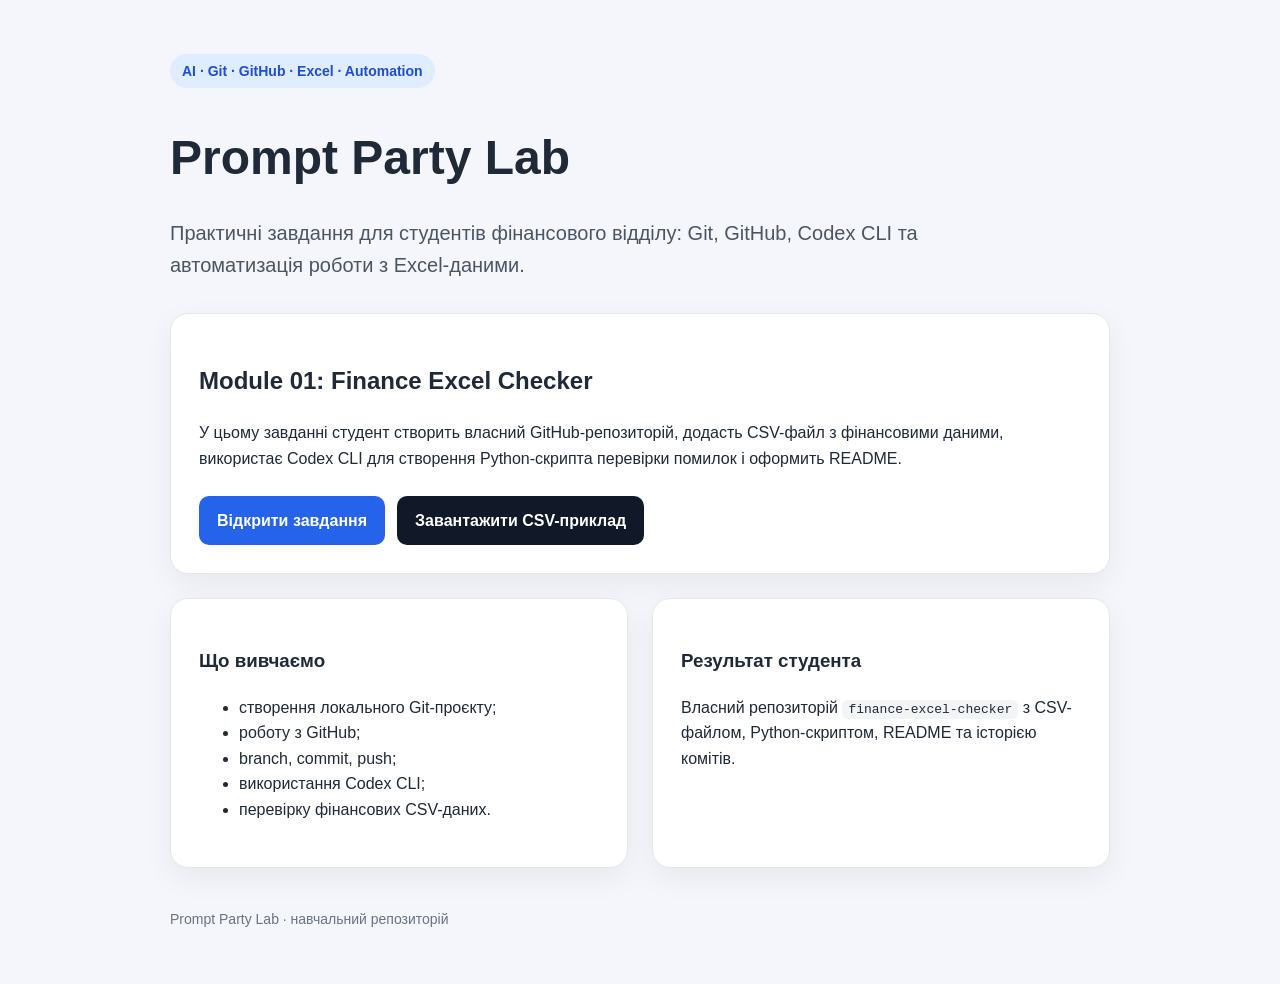
==== docs/index.html @ 82c0bca3 "Add finance Excel checker training page" ====
<!DOCTYPE html>
<html lang="uk">
<head>
  <meta charset="UTF-8" />
  <meta name="viewport" content="width=device-width, initial-scale=1.0" />
  <title>Prompt Party Lab</title>
  <link rel="stylesheet" href="style.css" />
</head>
<body>
  <main class="container">
    <header class="hero">
      <p class="badge">AI · Git · GitHub · Excel · Automation</p>
      <h1>Prompt Party Lab</h1>
      <p class="subtitle">
        Практичні завдання для студентів фінансового відділу:
        Git, GitHub, Codex CLI та автоматизація роботи з Excel-даними.
      </p>
    </header>

    <section class="card">
      <h2>Module 01: Finance Excel Checker</h2>
      <p>
        У цьому завданні студент створить власний GitHub-репозиторій,
        додасть CSV-файл з фінансовими даними, використає Codex CLI
        для створення Python-скрипта перевірки помилок і оформить README.
      </p>

      <div class="actions">
        <a class="button" href="tasks/finance-excel-checker.html">Відкрити завдання</a>
        <a class="button secondary" href="examples/payments.csv">Завантажити CSV-приклад</a>
      </div>
    </section>

    <section class="grid">
      <div class="mini-card">
        <h3>Що вивчаємо</h3>
        <ul>
          <li>створення локального Git-проєкту;</li>
          <li>роботу з GitHub;</li>
          <li>branch, commit, push;</li>
          <li>використання Codex CLI;</li>
          <li>перевірку фінансових CSV-даних.</li>
        </ul>
      </div>

      <div class="mini-card">
        <h3>Результат студента</h3>
        <p>
          Власний репозиторій <code>finance-excel-checker</code>
          з CSV-файлом, Python-скриптом, README та історією комітів.
        </p>
      </div>
    </section>

    <footer>
      <p>Prompt Party Lab · навчальний репозиторій</p>
    </footer>
  </main>
</body>
</html>
---- docs/style.css ----
* {
  box-sizing: border-box;
}

body {
  margin: 0;
  font-family: -apple-system, BlinkMacSystemFont, "Segoe UI", sans-serif;
  background: #f4f6fb;
  color: #1f2937;
  line-height: 1.6;
}

.container {
  max-width: 980px;
  margin: 0 auto;
  padding: 40px 20px;
}

.hero {
  margin-bottom: 32px;
}

.badge {
  display: inline-block;
  padding: 6px 12px;
  background: #e0ecff;
  color: #1d4ed8;
  border-radius: 999px;
  font-size: 14px;
  font-weight: 600;
}

h1 {
  font-size: 48px;
  margin: 18px 0 12px;
}

.subtitle {
  font-size: 20px;
  color: #4b5563;
  max-width: 760px;
}

.card,
.mini-card {
  background: white;
  border: 1px solid #e5e7eb;
  border-radius: 18px;
  padding: 28px;
  box-shadow: 0 10px 30px rgba(15, 23, 42, 0.06);
}

.card {
  margin-bottom: 24px;
}

.grid {
  display: grid;
  grid-template-columns: 1fr 1fr;
  gap: 24px;
}

.actions {
  display: flex;
  gap: 12px;
  flex-wrap: wrap;
  margin-top: 24px;
}

.button {
  display: inline-block;
  padding: 12px 18px;
  background: #2563eb;
  color: white;
  text-decoration: none;
  border-radius: 10px;
  font-weight: 700;
}

.button.secondary {
  background: #111827;
}

code {
  background: #f3f4f6;
  padding: 2px 6px;
  border-radius: 6px;
}

footer {
  margin-top: 40px;
  color: #6b7280;
  font-size: 14px;
}

@media (max-width: 720px) {
  h1 {
    font-size: 36px;
  }

  .grid {
    grid-template-columns: 1fr;
  }
}
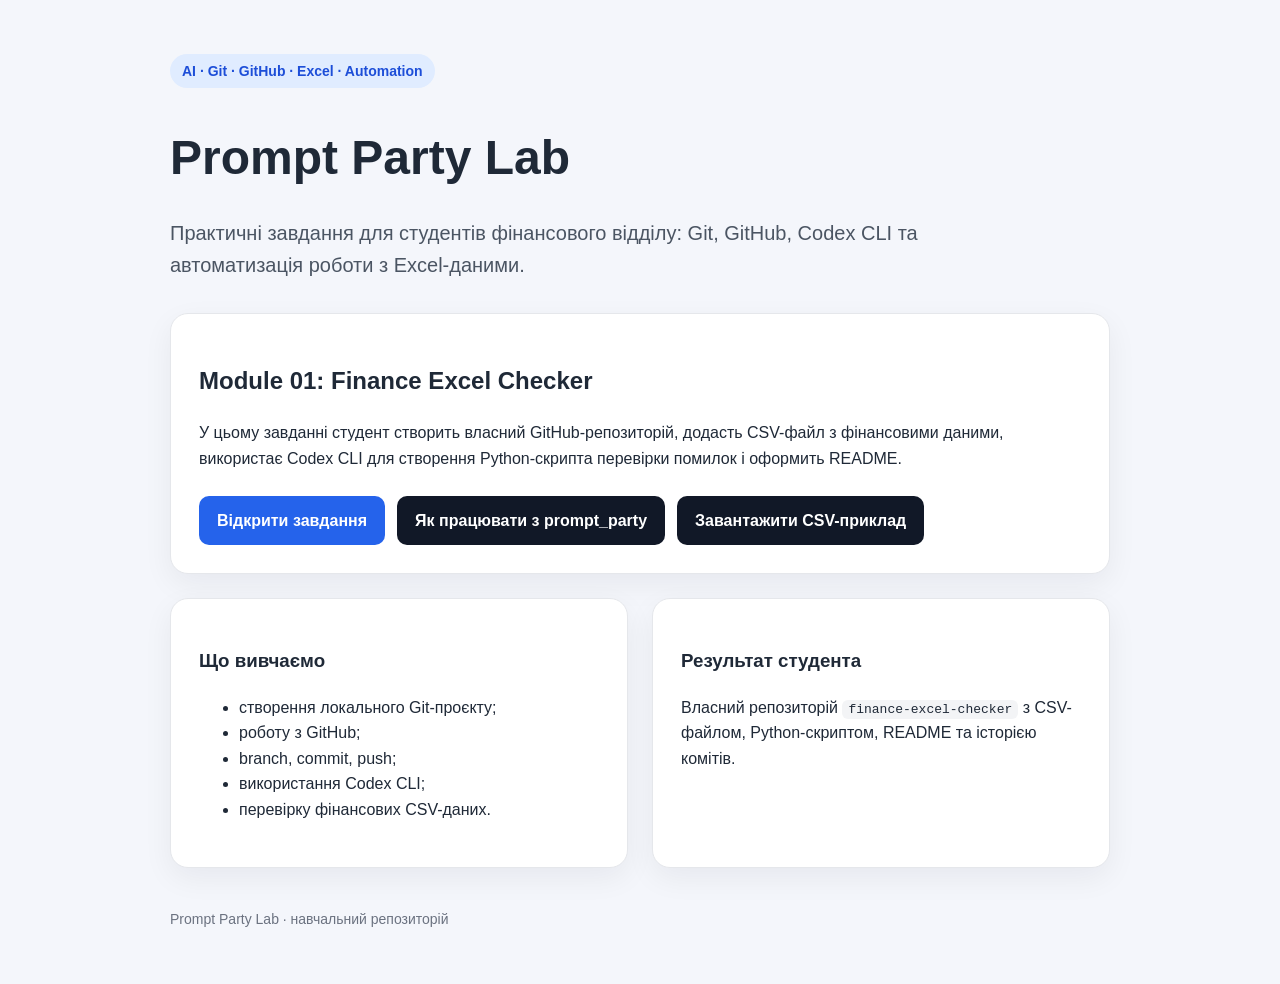
==== commit 7b6ed29c: "Add prompt_party usage instruction page" ====
--- a/docs/index.html
+++ b/docs/index.html
@@ -27,6 +27,7 @@
 
       <div class="actions">
         <a class="button" href="tasks/finance-excel-checker.html">Відкрити завдання</a>
+        <a class="button secondary" href="how-to-work.html">Як працювати з prompt_party</a>
         <a class="button secondary" href="examples/payments.csv">Завантажити CSV-приклад</a>
       </div>
     </section>
